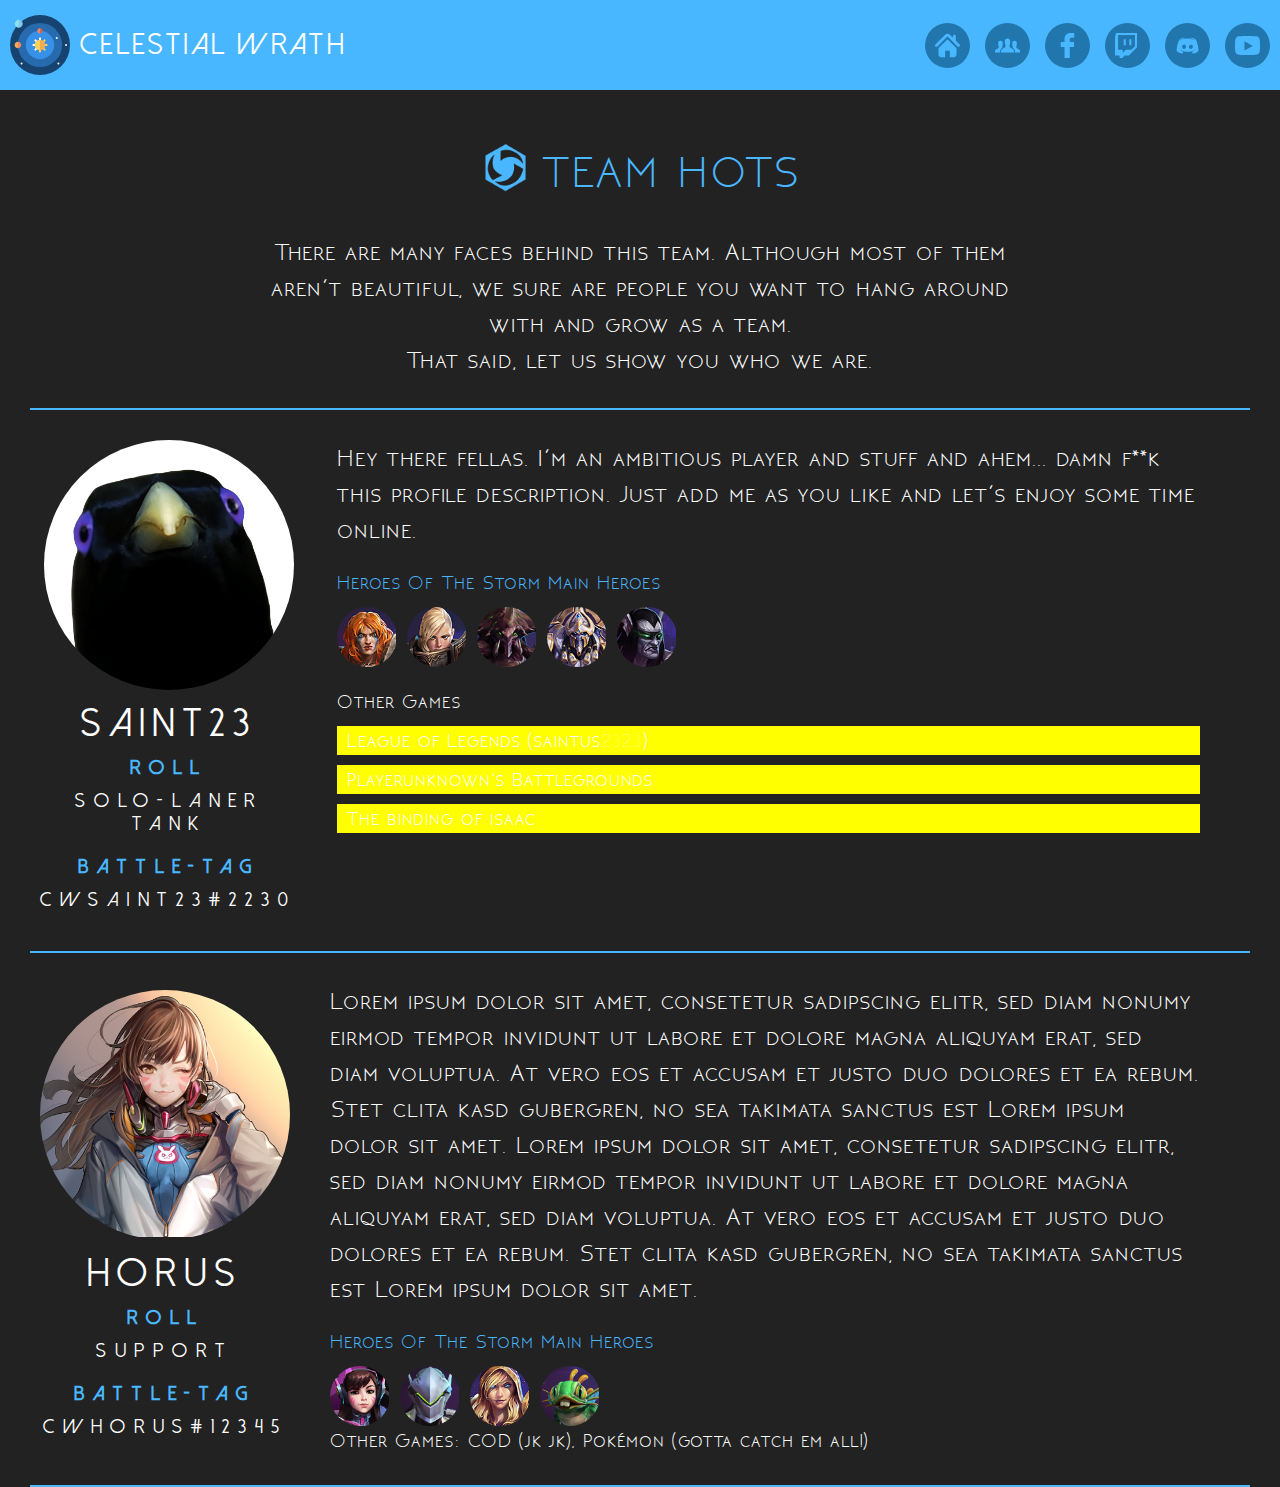
==== web/index.html @ c9fe5ba0 "initial commit" ====
<!-- Copyright (c) Larissa Werder 2017 -->
<!DOCTYPE html>
<html lang="de">
  <head>
    <meta charset="utf-8">
    <meta name="viewport" content="width=device-width, initial-scale=1.0">
    <title>Celestial Warth</title>
	<link rel="stylesheet" type="text/css" href="css/style.css">
  </head>
  
  <body>
	<nav>
	 <span>
		 <span id="navigation_logo"></span>
		 <span id="navigation_title">CELESTIAL WRATH</span>
	 </span>
	 
	  <span>
		  <span class="background-circle"><span id="home_logo" class="navigation_icon"></span></span>
		  <span class="background-circle"><span id="members_logo" class="navigation_icon"></span></span>
		  <span class="background-circle"><span id="facebook_logo" class="navigation_icon"></span></span>
		  <span class="background-circle"><span id="twitch_logo" class="navigation_icon"></span></span>
		  <span class="background-circle"><span id="discord_logo" class="navigation_icon"></span></span>
		  <span class="background-circle"><span id="youtube_logo" class="navigation_icon"></span></span>
	  </span>
	</nav>
	
	<main>
		<!-- main content title -->
		<div>
			 <span class="main_title_lines_team_hots"></span>
			 <span><span class="main_icon" id="main_members_icon"></span>TEAM HOTS</span>
			 <span class="main_title_lines_team_hots"></span>
		</div>
		<!-- and finally the real content -->
		<div>
			<div id="member_introduction">
				<span>There are many faces behind this team. Although most of them aren't beautiful, we sure are people you want to hang around with and grow as a team.
				<br/>That said, let us show you who we are.</span>
			</div>
			
			<!-- seperator -->
			<div class="main_title_lines"></div>
			
			
			<!-- Saint23 ------------------------------------------------------------------------------------------------------------------------------------------- -->
			<div class="member_container">
				<!-- Picture and Names -->
				<span>
					<span id="saint23_icon"></span>
					<span>Saint23</span>
					<span>Roll</span>
					<span>Solo-Laner Tank</span>
					<span>Battle-Tag</span>
					<span>cwSaint23#2230</span>
				</span>
				
				<!-- info text -->
				<span>
					<span>
						Hey there fellas. I'm an ambitious player and stuff and ahem... damn f**k this profile description.
						Just add me as you like and let's enjoy some time online.
					</span>
					
					<span class="member_container_hots_main_chars">
						<div><b>Heroes Of The Storm</b> Main Heroes</div>
						<div>
							<span class="hots_sonya_icon main_char_icons" ></span>
							<span class="hots_johanna_icon main_char_icons"></span>
							<span class="hots_zagara_icon main_char_icons"></span>
							<span class="hots_artanis_icon main_char_icons"></span>
							<span class="hots_illidan_icon main_char_icons"></span>
						</div>
					</span>
					
					<!-- 
					<span class="member_container_overwatch_main_chars">
						<div><b>Overwatch</b> Main Heroes</div>
						<div>
							<span class="overwatch_dva_icon main_char_icons"></span>
							<span class="overwatch_genji_icon main_char_icons"></span>
							<span class="overwatch_reinhardt_icon main_char_icons"></span>
							<span class="overwatch_symmetra_icon main_char_icons"></span>
						</div>
					</span>
					-->
					
					<span class="member_container_other_games">
						<div>
							<b>Other Games</b>
							
							<span><span class="league_of_legends_icon hobby_icons"></span>League of Legends (saintus<span class="numbers"><b>2323</b></span>)<br/></span>
							
							<span><span class="playerunknowns_battlegrounds_icon hobby_icons"></span>Playerunknown's Battlegrounds</span>
							
							<span><span class="the_binding_of_isaac_icon hobby_icons"></span>The binding of isaac</span>
						</div>
					</span>
					
				</span>
			</div>
			
			<!-- seperator -->
			<div class="main_title_lines"></div>
				
			
			<!-- HORUS ----------------------------------------------------------------------------------------------- -->
			<div class="member_container">
				<!-- Picture and Names -->
				<span>
					<span id="horus_icon"></span>
					<span>Horus</span>
					<span>Roll</span>
					<span>Support</span>
					<span>Battle-Tag</span>
					<span>cwHorus#12345</span>
				</span>
				
				<!-- info text -->
				<span>
					<span>
					Lorem ipsum dolor sit amet, consetetur sadipscing elitr, sed diam nonumy eirmod tempor invidunt ut labore et dolore magna aliquyam erat, sed diam voluptua. At vero eos et accusam et justo duo dolores et ea rebum. Stet clita kasd gubergren, no sea takimata sanctus est Lorem ipsum dolor sit amet. Lorem ipsum dolor sit amet, consetetur sadipscing elitr, sed diam nonumy eirmod tempor invidunt ut labore et dolore magna aliquyam erat, sed diam voluptua. At vero eos et accusam et justo duo dolores et ea rebum. Stet clita kasd gubergren, no sea takimata sanctus est Lorem ipsum dolor sit amet.
					</span>
					
					<span class="member_container_hots_main_chars">
						<div><b>Heroes Of The Storm</b> Main Heroes</div>
						<div>
							<span class="hots_dva_icon main_char_icons" ></span>
							<span class="hots_genji_icon main_char_icons"></span>
							<span class="hots_jaina_icon main_char_icons"></span>
							<span class="hots_murky_icon main_char_icons"></span>
						</div>
					</span>
					
					<!-- 
					<span class="member_container_overwatch_main_chars">
						<div><b>Overwatch</b> Main Heroes</div>
						<div>
							<span class="overwatch_dva_icon main_char_icons"></span>
							<span class="overwatch_genji_icon main_char_icons"></span>
							<span class="overwatch_reinhardt_icon main_char_icons"></span>
							<span class="overwatch_symmetra_icon main_char_icons"></span>
						</div>
					</span>
					-->
					<span>
						<div><b>Other Games:</b> COD (jk jk), Pokémon (gotta catch em all!)</div>
					</span>
					
				</span>
			</div>
			
			<!-- seperator -->
			<div class="main_title_lines"></div>
			
			
			
			
			
			<!-- Duru ------------------------------------------------------------------------------------------------- -->
		
		
		</div>
		
	</main>
	
	
	
	
	<footer>
	</footer>
	
  
  </body>

  
  </html>
---- web/css/style.css ----
/*
	Copyright (c) Larissa Werder 2017
*/

/* FONTS --------------------------------------------------------------------------------- */
@font-face { 
	font-family: "lexio"; 
	src: url("../fonts/Dolce Vita.ttf"); 
}

@font-face { 
	font-family: "dolce-vita"; 
	src: url("../fonts/NEOTERIC.ttf"); 
}

@font-face { 
	font-family: "altera"; 
	src: url("../fonts/Altera.ttf"); 
}

body {
    background-color: #222222;
	margin: 0;
	padding: 0;
	color: #FFFFFF;
	display: flex;
	width: 100%;
	height: 100%;
	flex-direction: column;
	
	
	font-style: normal;
	font-variant: normal;
	font-weight: 400;
}

/* NAVIGATION --------------------------------------------------------------------------  */
nav{
	background-color: #49B7FF;
	width: 100%;
	height: 90px;
	display: flex;
	align-items: center;
	flex-direction: row;
	justify-content: space-between;
}

nav span{
	display: flex;
	align-items: center;
	flex-direction: row;
}

/* abstand navigations-men� vom Rand, direktes span-child wird selektiert*/
nav > span:nth-child(2) {
	margin: 0 10px 0 0;
}

#navigation_title{
	letter-spacing: 3px;
	font-weight: 100;
	font-size: 30px;
	font-family: "lexio";

}

#navigation_logo{
	background-image: url("../img/solar-system-light.svg");
	background-repeat: no-repeat;
	width: 60px;
	height: 60px;
	margin: 0px 10px 0 10px;
}

.navigation_icon{
	width: 25px;
	height: 25px;
	background-size: contain;
	background-repeat: no-repeat;
}

/* main nav */ 
#home_logo{
	background-image: url("../img/home.svg");
}

#members_logo{
	background-image: url("../img/team.svg");
}

#facebook_logo{
	background-image: url("../img/facebook.svg");
}

#twitch_logo{
	background-image: url("../img/twitch.svg");

}

#discord_logo{
	background-image: url("../img/discord.svg");
}

#youtube_logo{
	background-image: url("../img/youtube.svg");
}

.background-circle{
	display: flex;
	align-items: center;
	flex-direction: row;
	justify-content: center;
	
	border-radius: 50%;
	background-color: #2176AD;
	width: 45px;
	height: 45px;
	margin: 0 0 0 15px;
}
/* MAIN ---------------------------------------------------------------------------------------------------  */ 
/* content title */ 
main > div:nth-child(1) {
	font-family: "dolce-vita";
	letter-spacing: 3px;
	font-weight: 100;
	font-size: 45px;
	color: #49B7FF;
	
	margin: 50px 0 0 0;
   
   display: flex;
   	align-items: center;
	flex-direction: row;
	justify-content: center;
   
}

main > div > span:nth-child(2) {
	display: flex;
}

.main_icon{
	min-width: 55px;
	min-height: 55px;
	background-size: contain;
	background-repeat: no-repeat;
	margin: 0 10px 0 0;
}





.main_title_lines{
	width: calc(100% - 60px);
	height: 2px;
	background:  #49B7FF;
	margin: 0 30px 0 30px;
}

/* members.html ------------------------------------------------------------------------------------------------------- ------------------------------------------------------------  */
/* spesific to page */ 
#main_members_icon{
	background-image: url("../img/heroes_icon.png");
}

#member_introduction{
	display: flex;
	font-family: "dolce-vita";
	letter-spacing: 1px;
	font-weight: 400px;
	font-size: 25px;
	color: #FFFFFF;
	text-align: center;
	align-items: center;
	justify-content: center;
	
	margin: 30px 40px 30px 40px;
}

#member_introduction span{
	width: 800px;
}

.member_container {
	display: flex;
	font-family: "lexio";
	
	letter-spacing: 8px;
	font-weight: 100;
	font-size: 40px;
	color: #FFFFFF;
	margin: 30px 40px 30px 40px;
}

#horus_icon{
	background-image: url("../img/members/horus.png");
}

#saint23_icon{
	background-image: url("../img/members/saint23.png");
}

#dralur_icon{
	background-image: url("../img/members/dralur.png");
}

/* member Bild */
.member_container > span:nth-child(1) > span:nth-child(1){
	border-radius: 50%;
    width: 250px;
    height: 250px; 
	background-size: contain;
	background-repeat: no-repeat;
}

/* container des member-bildes und namen */
.member_container > span:nth-child(1){
	display: flex;
	flex-direction: column;
	align-items: center;
	justify-content: center;
}

/* abstand des member-Namen vom Bild */ 
.member_container > span:nth-child(1) > span:nth-child(2){
	margin: 10px 0 10px 0;
}
/* Roll*/
.member_container > span:nth-child(1) > span:nth-child(3){
	font-size: 20px;
	text-align: center;
	font-weight: bold;
	color: #49B7FF;
}
.member_container > span:nth-child(1) > span:nth-child(4){
	font-size: 20px;
	text-align: center;
	margin: 10px 0 20px 0;
}

/* Battle-Tag*/
.member_container > span:nth-child(1) > span:nth-child(5){
	font-size: 20px;
	text-align: center;
	font-weight: bold;
	color: #49B7FF;
}
.member_container > span:nth-child(1) > span:nth-child(6){
	font-size: 20px;
	text-align: center;
	margin: 10px 0 10px 0;
}

/* eigendlicher inhalt, text und main heroes werden vertikal gewrappt */
.member_container > span:nth-child(2){
	font-family: "dolce-vita";
	letter-spacing: 1px;
	font-weight: 400px;
	font-size: 20px;
	color: #FFFFFF;
	margin: 0 40px 0 40px;
	
	display: flex;
	flex-direction: column;
}

/* profiltext */ 
.member_container > span:nth-child(2) > span:nth-child(1){
font-size: 25px;
}

/* inhalt hots main chars */ 
.member_container_hots_main_chars{
	margin: 20px 0 0 0;
	color: #49B7FF;
}

/* main char icon  container flex  hots*/
.member_container_hots_main_chars > div:nth-child(2){
	display: flex;
}

/* inhalt overwatch main chars */ 
.member_container_overwatch_main_chars{
	margin: 20px 0 0 0;
	color: #49B7FF;
}

/* main char icon container flex overwatch*/
.member_container_overwatch_main_chars > div:nth-child(2){
	display: flex;
	margin-bottom: 20px;
}

.member_container_other_games{
	margin: 20px 0 0 0;
}

/* div wrapper */
.member_container_other_games > div{
	display: flex;
	flex-direction: column;
}

/* wrapper eines spieles */
.member_container_other_games > div > span{

	margin: 10px 0 0 0;
	background-color: yellow;
	vertical-align: middle;
}

/* game icon */
.member_container_other_games > div > span > span:nth-child(1){
	margin: 0 10px 0 0;
}

/* --------------------------- */

.main_char_icons{
	width: 60px;
	height: 60px;
	background-size: contain;
	background-repeat: no-repeat;
	border-radius: 50%;
	margin: 10px 10px 0 0;
}
/* overwatch icons http://overwatch.gamepedia.com/Heroes */
.overwatch_dva_icon{
	background-image: url("../img/overwatch/dva.png");
}

.overwatch_genji_icon{
	background-image: url("../img/overwatch/genji.png");
}

.overwatch_reinhardt_icon{
	background-image: url("../img/overwatch/reinhardt.png");
}

.overwatch_symmetra_icon{
	background-image: url("../img/overwatch/symmetra.png");
}

/* hots icons https://www.heroesfire.com/hots/wiki/heroes */
.hots_dva_icon{
	background-image: url("../img/hots/dva.png");
}

.hots_genji_icon{
	background-image: url("../img/hots/genji.png");
}

.hots_jaina_icon{
	background-image: url("../img/hots/jaina.png");
}

.hots_murky_icon{
	background-image: url("../img/hots/murky.png");
}

.hots_sonya_icon{
	background-image: url("../img/hots/sonya.png");
}

.hots_johanna_icon{
	background-image: url("../img/hots/johanna.png");
}

.hots_zagara_icon{
	background-image: url("../img/hots/zagara.png");
}

.hots_artanis_icon{
	background-image: url("../img/hots/artanis.png");
}

.hots_illidan_icon{
	background-image: url("../img/hots/illidan.png");
}

/* hobby game icons */

.hobby_icons{
	width: 40px;
	height: 40px;
	background-size: contain;
	background-repeat: no-repeat;
	border-radius: 50%;
}

.league_of_legends_icon{
	background-image: url("../img/games/lol.png");
}

.playerunknowns_battlegrounds_icon{
	background-image: url("../img/games/playerunknowns_battleground.png");
}

.the_binding_of_isaac_icon{
	background-image: url("../img/games/the_binding_of_isaac.png");
}


/*home.html ----------------------------------------------------------------------------------------------------- */ 

/* REPLACE THIS! */
#main_home_icon{
	background-image: url("../img/team.svg");
}

.home_container {
	display: flex;
	flex-directon:column;
	margin: 30px 40px 30px 40px;
	
	font-family: "dolce-vita";
	letter-spacing: 1px;
	font-weight: 400px;
	font-size: 20px;
	color: #FFFFFF;
}


/* because numbers aren't supported */ 
.numbers{
	font-family:"altera";
	font-size: 17px;
	letter-spacing: 2px;
	
}
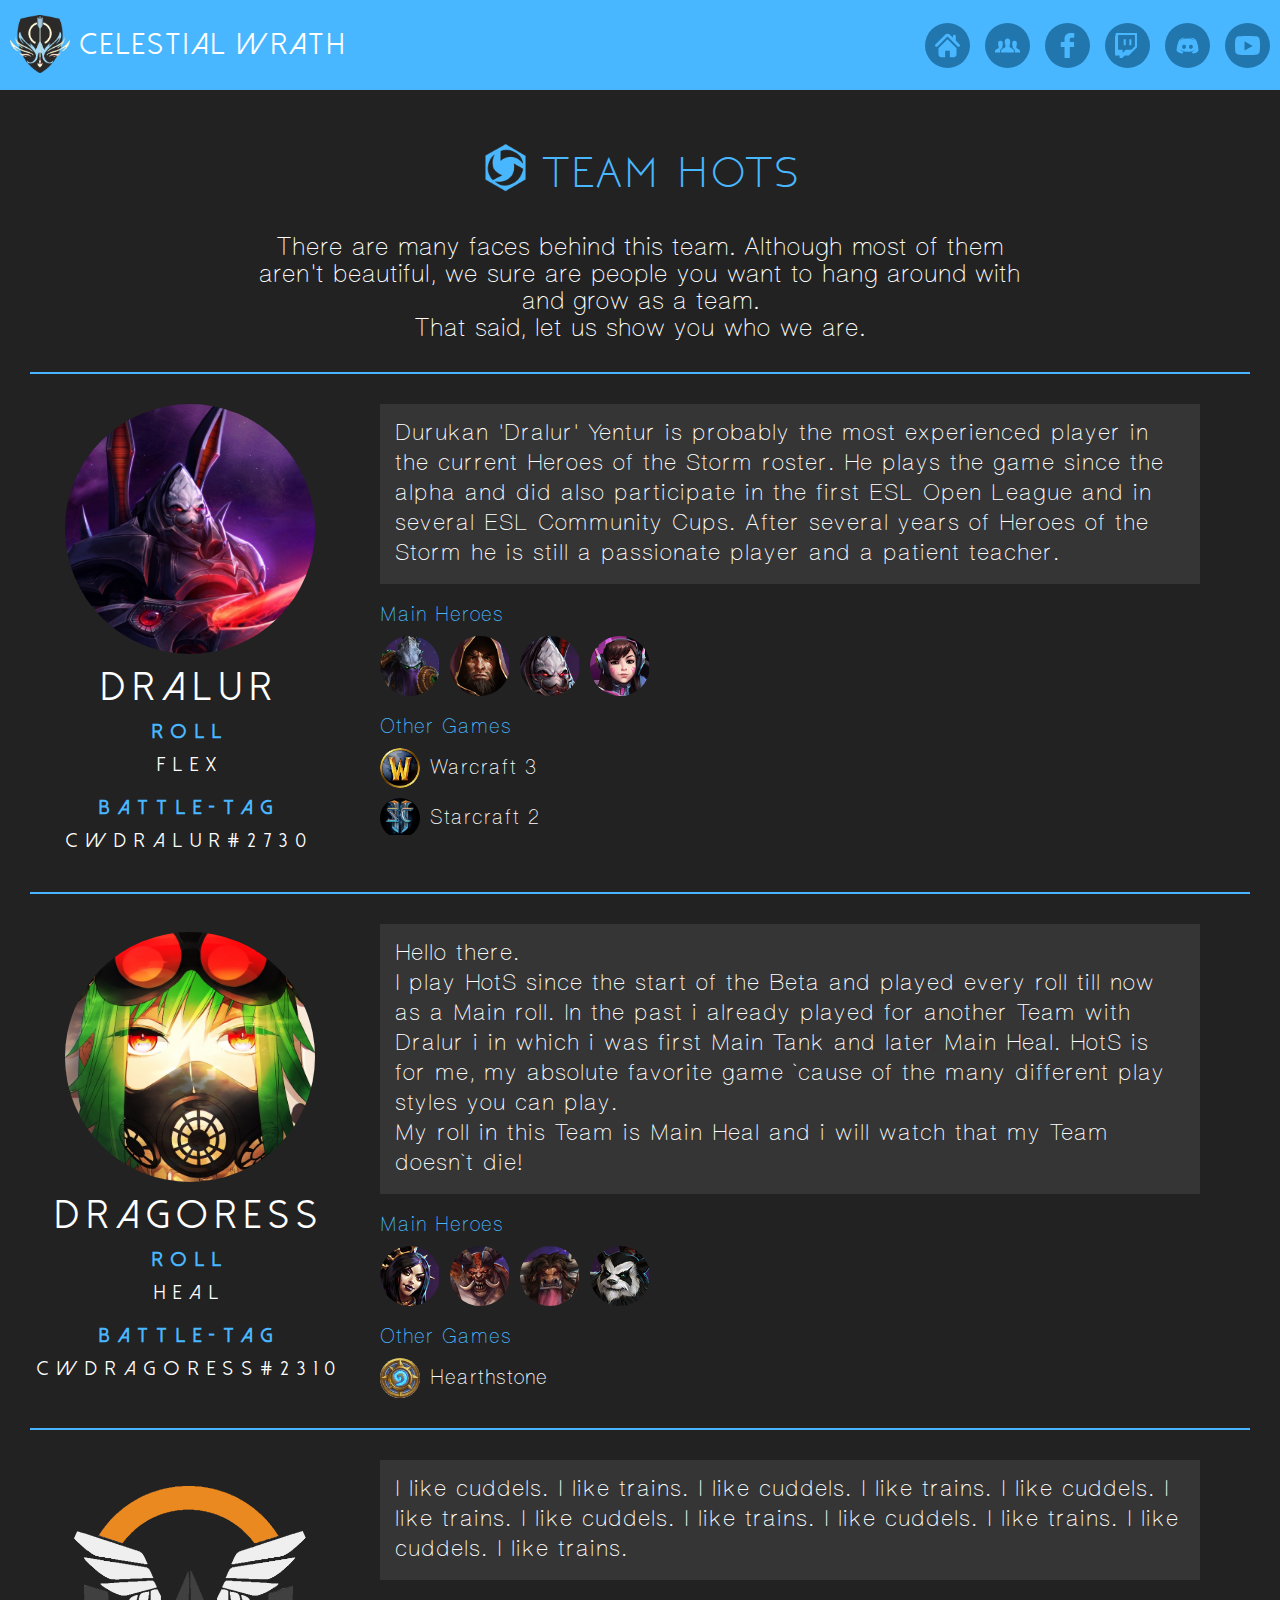
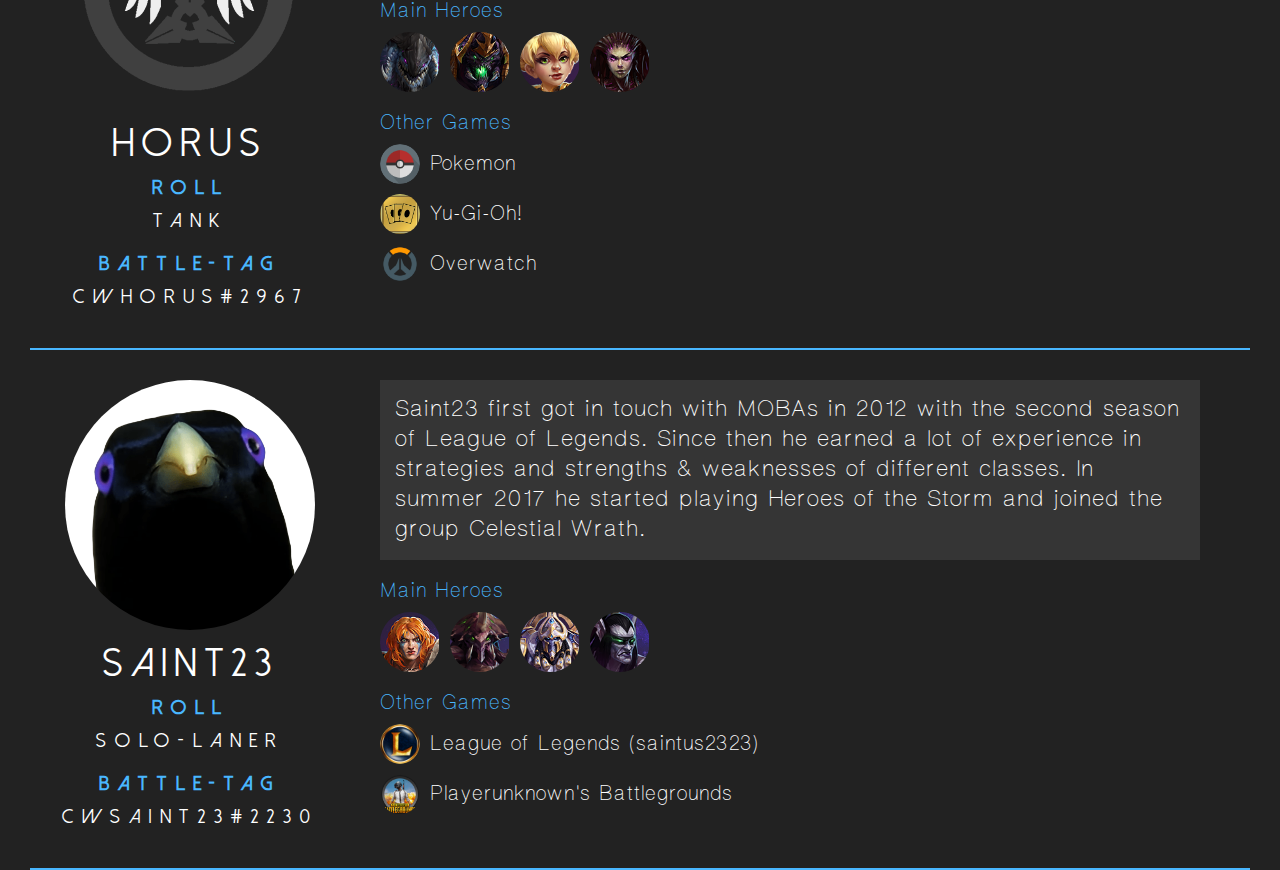
==== commit 585b10a9: "right version xD" ====
--- a/web/index.html
+++ b/web/index.html
@@ -33,7 +33,7 @@
 			 <span class="main_title_lines_team_hots"></span>
 		</div>
 		<!-- and finally the real content -->
-		<div>
+		<div id="team_hots_container">
 			<div id="member_introduction">
 				<span>There are many faces behind this team. Although most of them aren't beautiful, we sure are people you want to hang around with and grow as a team.
 				<br/>That said, let us show you who we are.</span>
@@ -42,34 +42,33 @@
 			<!-- seperator -->
 			<div class="main_title_lines"></div>
 			
-			
-			<!-- Saint23 ------------------------------------------------------------------------------------------------------------------------------------------- -->
+			<!-- Duru ------------------------------------------------------------------------------------------------- -->
+
 			<div class="member_container">
 				<!-- Picture and Names -->
 				<span>
-					<span id="saint23_icon"></span>
-					<span>Saint23</span>
+					<span id="dralur_icon"></span>
+					<span>Dralur</span>
 					<span>Roll</span>
-					<span>Solo-Laner Tank</span>
+					<span>flex</span>
 					<span>Battle-Tag</span>
-					<span>cwSaint23#2230</span>
+					<span>cwDralur#2730</span>
 				</span>
 				
 				<!-- info text -->
 				<span>
 					<span>
-						Hey there fellas. I'm an ambitious player and stuff and ahem... damn f**k this profile description.
-						Just add me as you like and let's enjoy some time online.
+						Durukan 'Dralur' Yentur is probably the most experienced player in the current Heroes of the Storm roster. He plays the game since the alpha and did also participate in the first ESL Open League and in several ESL Community Cups. After several years of Heroes of the Storm he is still a passionate player and a patient teacher.
 					</span>
 					
 					<span class="member_container_hots_main_chars">
-						<div><b>Heroes Of The Storm</b> Main Heroes</div>
-						<div>
-							<span class="hots_sonya_icon main_char_icons" ></span>
-							<span class="hots_johanna_icon main_char_icons"></span>
-							<span class="hots_zagara_icon main_char_icons"></span>
-							<span class="hots_artanis_icon main_char_icons"></span>
-							<span class="hots_illidan_icon main_char_icons"></span>
+						<div><b>Main Heroes</b></div>
+						<div>
+							<span class="hots_zeratul_icon main_char_icons" ></span>
+							<span class="hots_medivh_icon main_char_icons" ></span>
+							<span class="hots_alarak_icon main_char_icons" ></span>
+							<span class="hots_dva_icon main_char_icons" ></span>
+
 						</div>
 					</span>
 					
@@ -86,49 +85,51 @@
 					-->
 					
 					<span class="member_container_other_games">
-						<div>
-							<b>Other Games</b>
-							
-							<span><span class="league_of_legends_icon hobby_icons"></span>League of Legends (saintus<span class="numbers"><b>2323</b></span>)<br/></span>
-							
-							<span><span class="playerunknowns_battlegrounds_icon hobby_icons"></span>Playerunknown's Battlegrounds</span>
-							
-							<span><span class="the_binding_of_isaac_icon hobby_icons"></span>The binding of isaac</span>
-						</div>
-					</span>
-					
-				</span>
-			</div>
-			
-			<!-- seperator -->
-			<div class="main_title_lines"></div>
-				
-			
-			<!-- HORUS ----------------------------------------------------------------------------------------------- -->
+						<div><b>Other Games</b></div>
+						<div>
+							<span><span class="warcraft_icon hobby_icons"></span>Warcraft 3</span>
+							<span><span class="starcraft_icon hobby_icons"></span>Starcraft 2</span>
+						</div>
+					</span>
+					
+				</span>
+			</div>
+			
+			<!-- seperator -->
+			<div class="main_title_lines"></div>
+			
+			
+			
+			<!-- dragoress --------------------------------------------------------------------------------------- -->
 			<div class="member_container">
 				<!-- Picture and Names -->
 				<span>
-					<span id="horus_icon"></span>
-					<span>Horus</span>
+					<span id="dragoress_icon"></span>
+					<span>Dragoress</span>
 					<span>Roll</span>
-					<span>Support</span>
+					<span>heal</span>
 					<span>Battle-Tag</span>
-					<span>cwHorus#12345</span>
+					<span>cwDragoress#2310</span>
 				</span>
 				
 				<!-- info text -->
 				<span>
 					<span>
-					Lorem ipsum dolor sit amet, consetetur sadipscing elitr, sed diam nonumy eirmod tempor invidunt ut labore et dolore magna aliquyam erat, sed diam voluptua. At vero eos et accusam et justo duo dolores et ea rebum. Stet clita kasd gubergren, no sea takimata sanctus est Lorem ipsum dolor sit amet. Lorem ipsum dolor sit amet, consetetur sadipscing elitr, sed diam nonumy eirmod tempor invidunt ut labore et dolore magna aliquyam erat, sed diam voluptua. At vero eos et accusam et justo duo dolores et ea rebum. Stet clita kasd gubergren, no sea takimata sanctus est Lorem ipsum dolor sit amet.
+						Hello there.<br/>
+						I play HotS since the start of the Beta and played every roll till now as a Main roll. In the past i already played for another Team with Dralur i in which i was first Main Tank and later Main Heal.
+						HotS is for me, my absolute favorite game `cause of the many different play styles you can play.<br/>
+
+						My roll in this Team is Main Heal and i will watch that my Team doesn`t die!
 					</span>
 					
 					<span class="member_container_hots_main_chars">
-						<div><b>Heroes Of The Storm</b> Main Heroes</div>
-						<div>
-							<span class="hots_dva_icon main_char_icons" ></span>
-							<span class="hots_genji_icon main_char_icons"></span>
-							<span class="hots_jaina_icon main_char_icons"></span>
-							<span class="hots_murky_icon main_char_icons"></span>
+						<div><b>Main Heroes</b></div>
+						<div>
+							<span class="hots_li-ming_icon main_char_icons" ></span>
+							<span class="hots_the-butcher_icon main_char_icons" ></span>
+							<span class="hots_etc_icon main_char_icons" ></span>
+							<span class="hots_chen_icon main_char_icons" ></span>
+
 						</div>
 					</span>
 					
@@ -143,22 +144,145 @@
 						</div>
 					</span>
 					-->
+					
+					<span class="member_container_other_games">
+						<div><b>Other Games</b></div>
+						<div>							
+							<span><span class="hearthstone_icon hobby_icons"></span>Hearthstone</span>
+						</div>
+					</span>
+					
+				</span>
+			</div>
+			
+			<!-- seperator -->
+			<div class="main_title_lines"></div>
+			
+			<!-- Horus ------------------------------------------------------------------------------------------------- -->
+
+			<div class="member_container">
+				<!-- Picture and Names -->
+				<span>
+					<span id="horus_icon"></span>
+					<span>Horus</span>
+					<span>Roll</span>
+					<span>tank</span>
+					<span>Battle-Tag</span>
+					<span>cwHorus#2967</span>
+				</span>
+				
+				<!-- info text -->
+				<span>
 					<span>
-						<div><b>Other Games:</b> COD (jk jk), Pokémon (gotta catch em all!)</div>
-					</span>
-					
-				</span>
-			</div>
-			
-			<!-- seperator -->
-			<div class="main_title_lines"></div>
-			
-			
-			
-			
-			
-			<!-- Duru ------------------------------------------------------------------------------------------------- -->
-		
+						I like cuddels. I like trains. I like cuddels. I like trains. I like cuddels. I like trains. I like cuddels. I like trains. I like cuddels. I like trains. I like cuddels. I like trains. 
+					</span>
+					
+					<span class="member_container_hots_main_chars">
+						<div><b>Main Heroes</b></div>
+						<div>
+							<span class="hots_dehaka_icon main_char_icons" ></span>
+							<span class="hots_anubarak_icon main_char_icons" ></span>
+							<span class="hots_chromie_icon main_char_icons" ></span>
+							<span class="hots_kerrigan_icon main_char_icons" ></span>
+
+						</div>
+					</span>
+					
+					<!-- 
+					<span class="member_container_overwatch_main_chars">
+						<div><b>Overwatch</b> Main Heroes</div>
+						<div>
+							<span class="overwatch_dva_icon main_char_icons"></span>
+							<span class="overwatch_genji_icon main_char_icons"></span>
+							<span class="overwatch_reinhardt_icon main_char_icons"></span>
+							<span class="overwatch_symmetra_icon main_char_icons"></span>
+						</div>
+					</span>
+					-->
+					
+					<span class="member_container_other_games">
+						<div><b>Other Games</b></div>
+						<div>
+							<span><span class="pokemon_icon hobby_icons"></span>Pokemon</span>
+							<span><span class="yugioh_icon hobby_icons"></span>Yu-Gi-Oh!</span>
+							<span><span class="overwatch_icon hobby_icons"></span>Overwatch</span>
+						</div>
+					</span>
+					
+				</span>
+			</div>
+			
+			<!-- seperator -->
+			<div class="main_title_lines"></div>
+			
+			
+			<!-- Saint23 ------------------------------------------------------------------------------------------------------------------------------------------- -->
+			<div class="member_container">
+				<!-- Picture and Names -->
+				<span>
+					<span id="saint23_icon"></span>
+					<span>Saint23</span>
+					<span>Roll</span>
+					<span>Solo-Laner</span>
+					<span>Battle-Tag</span>
+					<span>cwSaint23#2230</span>
+				</span>
+				
+				<!-- info text -->
+				<span>
+					<span>
+						Saint23 first got in touch with MOBAs in 2012 with the second season of League of Legends. Since then he earned a lot of experience in strategies and strengths & weaknesses of different classes. In summer 2017 he started playing Heroes of the Storm and joined the group Celestial Wrath.
+					</span>
+					
+					<span class="member_container_hots_main_chars">
+						<div><b>Main Heroes</b></div>
+						<div>
+							<span class="hots_sonya_icon main_char_icons" ></span>
+							<!-- <span class="hots_johanna_icon main_char_icons"></span>  -->
+							<span class="hots_zagara_icon main_char_icons"></span>
+							<span class="hots_artanis_icon main_char_icons"></span>
+							<span class="hots_illidan_icon main_char_icons"></span>
+						</div>
+					</span>
+					
+					<!-- 
+					<span class="member_container_overwatch_main_chars">
+						<div><b>Overwatch</b> Main Heroes</div>
+						<div>
+							<span class="overwatch_dva_icon main_char_icons"></span>
+							<span class="overwatch_genji_icon main_char_icons"></span>
+							<span class="overwatch_reinhardt_icon main_char_icons"></span>
+							<span class="overwatch_symmetra_icon main_char_icons"></span>
+						</div>
+					</span>
+					-->
+					
+					<span class="member_container_other_games">
+						<div><b>Other Games</b></div>
+						<div>
+							
+							
+							<span><span class="league_of_legends_icon hobby_icons"></span>League of Legends (saintus2323)<br/></span>
+							
+							<span><span class="playerunknowns_battlegrounds_icon hobby_icons"></span>Playerunknown's Battlegrounds</span>
+							
+							<!-- <span><span class="the_binding_of_isaac_icon hobby_icons"></span>The binding of isaac</span> -->
+						</div>
+					</span>
+					
+				</span>
+			</div>
+			
+			<!-- seperator -->
+			<div class="main_title_lines"></div>
+				
+			
+			
+			
+			
+			
+			
+			
 		
 		</div>
 		
--- a/web/css/style.css
+++ b/web/css/style.css
@@ -16,6 +16,12 @@
 @font-face { 
 	font-family: "altera"; 
 	src: url("../fonts/Altera.ttf"); 
+}
+
+/* cameronsans https://www.dafontfree.net/freefonts-cameronsans-f163597.htm */ 
+@font-face { 
+	font-family: "cameronsans"; 
+	src: url("../fonts/cameronsans.ttf"); 
 }
 
 body {
@@ -65,7 +71,8 @@
 }
 
 #navigation_logo{
-	background-image: url("../img/solar-system-light.svg");
+	background-image: url("../img/logo.png");
+	background-size: contain;
 	background-repeat: no-repeat;
 	width: 60px;
 	height: 60px;
@@ -166,7 +173,7 @@
 
 #member_introduction{
 	display: flex;
-	font-family: "dolce-vita";
+	font-family: "cameronsans";
 	letter-spacing: 1px;
 	font-weight: 400px;
 	font-size: 25px;
@@ -182,6 +189,13 @@
 	width: 800px;
 }
 
+#team_hots_container{
+	display: flex;
+	 align-items: center;
+  flex-wrap: wrap;
+  justify-content: center;
+}
+
 .member_container {
 	display: flex;
 	font-family: "lexio";
@@ -191,18 +205,38 @@
 	font-size: 40px;
 	color: #FFFFFF;
 	margin: 30px 40px 30px 40px;
-}
+	
+	
+}
+
+
 
 #horus_icon{
 	background-image: url("../img/members/horus.png");
 }
 
+/* source http://www.stickpng.com/img/memes/lemme-smash/lemme-smash-ron */
 #saint23_icon{
 	background-image: url("../img/members/saint23.png");
 }
 
 #dralur_icon{
 	background-image: url("../img/members/dralur.png");
+}
+
+/* source https://guild-graphics.deviantart.com/art/Gumi-Megpoid-Render-350673418 */
+#dragoress_icon{
+	background-image: url("../img/members/dragoress.png");
+}
+
+/* container des member-bildes und namen */
+.member_container > span:nth-child(1){
+	display: flex;
+	flex-direction: column;
+	align-items: center;
+	justify-content: center;
+	min-width: 300px;
+	max-width: 300px;
 }
 
 /* member Bild */
@@ -214,13 +248,7 @@
 	background-repeat: no-repeat;
 }
 
-/* container des member-bildes und namen */
-.member_container > span:nth-child(1){
-	display: flex;
-	flex-direction: column;
-	align-items: center;
-	justify-content: center;
-}
+
 
 /* abstand des member-Namen vom Bild */ 
 .member_container > span:nth-child(1) > span:nth-child(2){
@@ -254,8 +282,8 @@
 
 /* eigendlicher inhalt, text und main heroes werden vertikal gewrappt */
 .member_container > span:nth-child(2){
-	font-family: "dolce-vita";
-	letter-spacing: 1px;
+	font-family: "cameronsans";
+	letter-spacing: 2px;
 	font-weight: 400px;
 	font-size: 20px;
 	color: #FFFFFF;
@@ -263,11 +291,17 @@
 	
 	display: flex;
 	flex-direction: column;
+	
+	max-width: 1200px;
+	
 }
 
 /* profiltext */ 
 .member_container > span:nth-child(2) > span:nth-child(1){
-font-size: 25px;
+	font-size: 23px;
+	background-color: #353535;
+	padding: 15px;
+	line-height: 30px;
 }
 
 /* inhalt hots main chars */ 
@@ -293,6 +327,13 @@
 	margin-bottom: 20px;
 }
 
+/* other games ---------------------------------------------------- */
+
+/*other games title */
+.member_container_other_games > div:nth-child(1){
+	color: #49B7FF;
+}
+
 .member_container_other_games{
 	margin: 20px 0 0 0;
 }
@@ -307,14 +348,17 @@
 .member_container_other_games > div > span{
 
 	margin: 10px 0 0 0;
-	background-color: yellow;
 	vertical-align: middle;
+	display: flex;
+	align-items: center;
 }
 
 /* game icon */
 .member_container_other_games > div > span > span:nth-child(1){
 	margin: 0 10px 0 0;
 }
+
+
 
 /* --------------------------- */
 
@@ -380,6 +424,56 @@
 	background-image: url("../img/hots/illidan.png");
 }
 
+.hots_li-ming_icon{
+	background-image: url("../img/hots/li-ming.png");
+}
+
+.hots_the-butcher_icon{
+	background-image: url("../img/hots/the-butcher.png");
+}
+
+.hots_etc_icon{
+	background-image: url("../img/hots/etc.png");
+}
+
+.hots_chen_icon{
+	background-image: url("../img/hots/chen.png");
+}
+
+.hots_zeratul_icon{
+	background-image: url("../img/hots/zeratul.png");
+}
+
+.hots_medivh_icon{
+	background-image: url("../img/hots/medivh.png");
+}
+
+.hots_alarak_icon{
+	background-image: url("../img/hots/alarak.png");
+}
+
+.hots_dehaka_icon{
+	background-image: url("../img/hots/dehaka.png");
+}
+
+.hots_anubarak_icon{
+	background-image: url("../img/hots/anubarak.png");
+}
+
+.hots_chromie_icon{
+	background-image: url("../img/hots/chromie.png");
+}
+
+.hots_kerrigan_icon{
+	background-image: url("../img/hots/kerrigan.png");
+}
+
+
+
+
+
+
+
 /* hobby game icons */
 
 .hobby_icons{
@@ -390,18 +484,50 @@
 	border-radius: 50%;
 }
 
+/* https://orig13.deviantart.net/fece/f/2012/164/3/3/league_of_legends_dock_icon_by_kaldrax-d53bbj5.png */ 
 .league_of_legends_icon{
 	background-image: url("../img/games/lol.png");
 }
 
+/* https://orig00.deviantart.net/667a/f/2017/099/5/3/playerunknown_s_battlegrounds___icon_by_blagoicons-db57vvj.png */
 .playerunknowns_battlegrounds_icon{
 	background-image: url("../img/games/playerunknowns_battleground.png");
 }
 
+/* https://orig04.deviantart.net/dcb1/f/2016/147/7/b/the_binding_of_isaac_rebirth___icon_by_blagoicons-da4009t.png */
 .the_binding_of_isaac_icon{
 	background-image: url("../img/games/the_binding_of_isaac.png");
 }
 
+/* http://68.media.tumblr.com/2f66d01c9ee3a607cb6b73c2d4eb8368/tumblr_nurznfSGjT1rpn48fo3_r1_1280.jpg  */
+.hearthstone_icon{
+	background-image: url("../img/games/hearthstone.jpg");
+}
+
+/* starcraft http://www.gosugamers.net/starcraft2/images/2013/february/starcraft_2_logo_by_skywalger-d3ahjlw.jpg */
+.starcraft_icon{
+	background-image: url("../img/games/starcraft.jpg");
+}
+
+/* warcraft https://www.guilded.gg/asset/GameIcons/WorldOfWarcraft-lg.png */
+.warcraft_icon{
+	background-image: url("../img/games/warcraft.png");
+}
+
+/* pokemon https://www.google.ch/url?sa=i&rct=j&q=&esrc=s&source=images&cd=&ved=0ahUKEwjdwILQsP_VAhVMK1AKHaNUDpcQjBwIBA&url=https%3A%2F%2Fwww.shareicon.net%2Fdownload%2F2015%2F08%2F24%2F90230_pokeball_512x512.png&psig=AFQjCNHR4xlSwIMptsoddDx49nYQzNfR6w&ust=1504196997654413 */
+.pokemon_icon{
+	background-image: url("../img/games/pokemon.png");
+}
+
+/* yugioh https://ugc.kn3.net/i/760x/http://t00.deviantart.net/qkDwX_xi3d0Y1RcBbMQhp_p1WZQ=/fit-in/300x900/filters:no_upscale():origin()/pre03/a207/th/pre/f/2015/192/9/4/yu_gi_oh____duel_monsters_back_card_by_biohazard20_by_water_frez-d90vxpe.jpg */ 
+.yugioh_icon{
+	background-image: url("../img/games/yugioh.jpg");
+}
+
+/* overwatch https://cdn.iconverticons.com/files/png/a12c1a69de0acc73_256x256.png */
+.overwatch_icon{
+	background-image: url("../img/games/overwatch.png");
+}
 
 /*home.html ----------------------------------------------------------------------------------------------------- */ 
 
@@ -412,41 +538,84 @@
 
 .home_container {
 	display: flex;
-	flex-directon:column;
+	flex-direction: column;
 	margin: 30px 40px 30px 40px;
 	
-	font-family: "dolce-vita";
+	font-family: "cameronsans";
 	letter-spacing: 1px;
 	font-weight: 400px;
-	font-size: 20px;
+	font-size: 25px;
 	color: #FFFFFF;
-}
-
-
-/* because numbers aren't supported */ 
-.numbers{
-	font-family:"altera";
-	font-size: 17px;
-	letter-spacing: 2px;
-	
-}
-
-
-
-
-
-
-
-
-
-
-
-
-
-
-
-
-
-
-
-
+	text-align: center;
+	align-items: center;
+	justify-content: center;
+	
+}
+
+.home_container > article{
+	max-width: 1200px;
+}
+
+/* http://wallpapersafari.com/w/5nzJ7L/ */
+#home_diashow{
+	background-image: url("../img/pages/about/background2.png");
+	background-image: linear-gradient(to bottom, rgba(34,34,34,0.4) 0%,rgba(34,34,34,0.4) 100%), url(../img/pages/about/background3.png);
+	
+	width: 1158px;
+	height: 307px;
+	background-size: contain;
+	background-repeat: no-repeat;
+	text-align: center;
+	font-size: 50px;
+	line-height: 300px;
+	margin: 0 0 30px 0;
+	font-family: "dolce-vita";
+
+}
+
+/*Add custom cursor so it auto inherits font styles*/
+#home_diashow::after {
+	content: '_';
+	display: inline;
+	-webkit-animation: blink 0.7s infinite;
+	-moz-animation: blink 0.7s infinite;
+	animation: blink 0.7s infinite;
+}
+
+/*Custom cursor animation*/
+@keyframes blink{
+    0% { opacity:1; }
+    50% { opacity:0; }
+    100% { opacity:1; }
+}
+@-webkit-keyframes blink{
+    0% { opacity:1; }
+    50% { opacity:0; }
+    100% { opacity:1; }
+}
+@-moz-keyframes blink{
+    0% { opacity:1; }
+    50% { opacity:0; }
+    100% { opacity:1; }
+}
+
+
+
+
+
+
+
+
+
+
+
+
+
+
+
+
+
+
+
+
+
